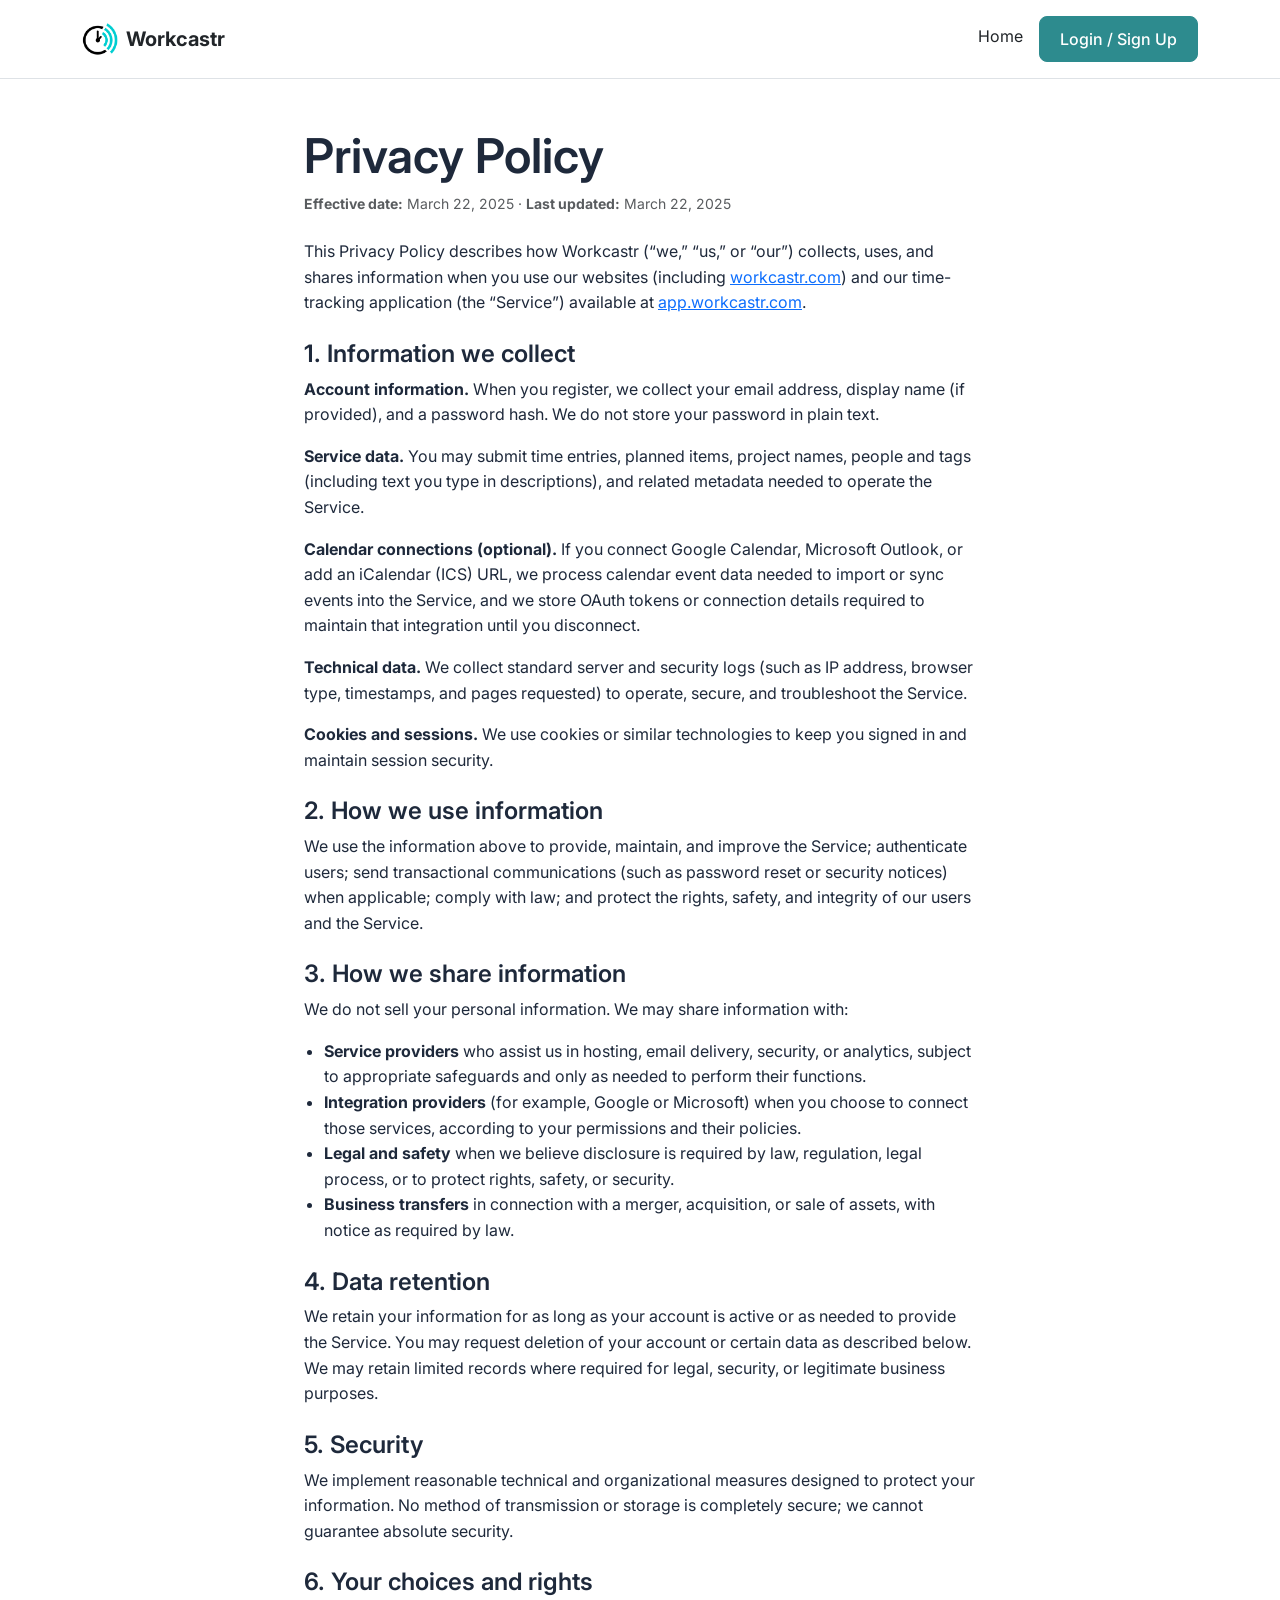
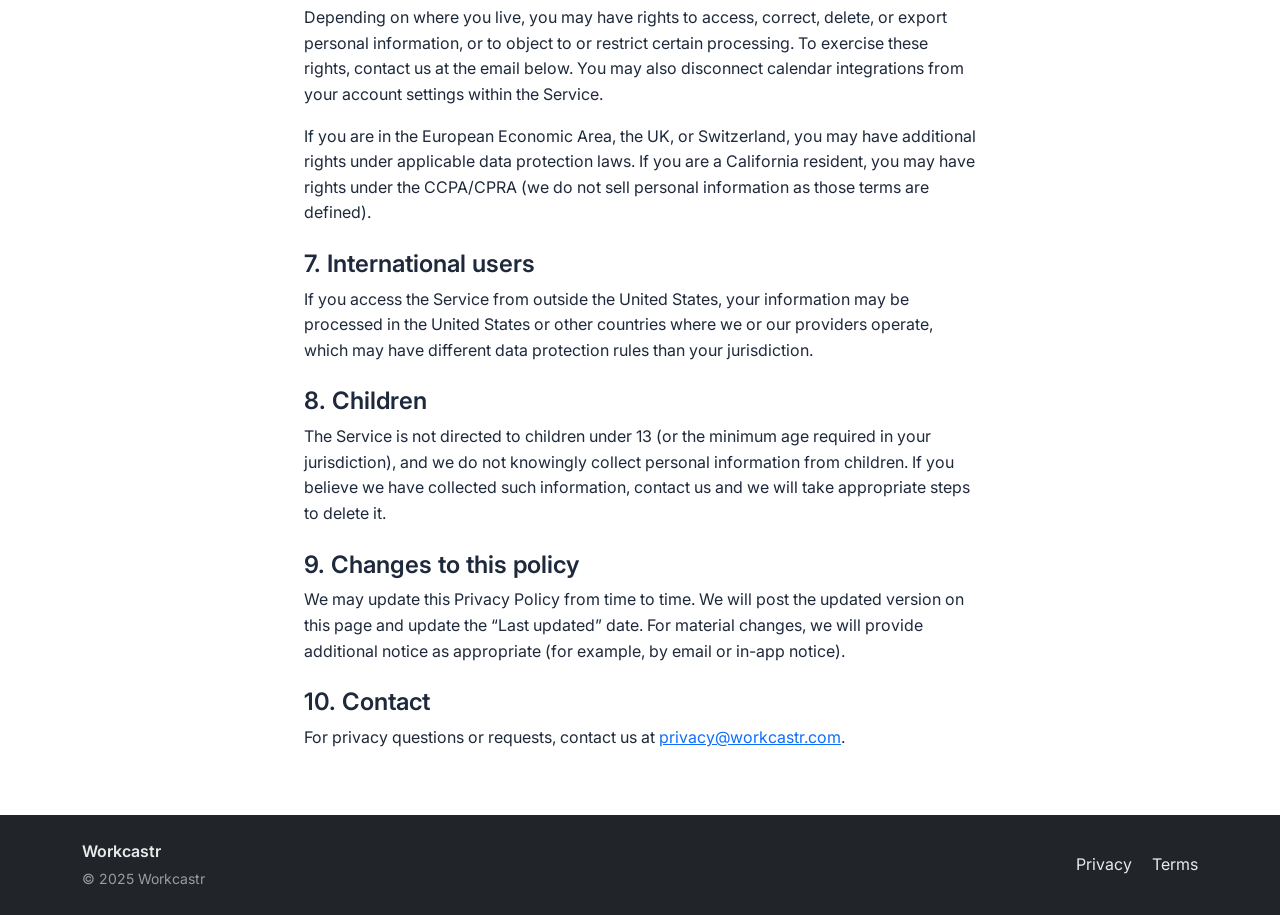
==== privacy/index.html @ 5eeb918a "Implement privacy policy and terms of service pages; update footer links and styles for better visib" ====
<!DOCTYPE html>
<html lang="en">
<head>
  <meta charset="UTF-8">
  <meta name="viewport" content="width=device-width, initial-scale=1.0">
  <title>Privacy Policy – Workcastr</title>
  <meta name="description" content="Workcastr privacy policy: how we collect, use, and protect your information.">
  <link rel="icon" href="../assets/images/workcastr-logo-time-broadcast-square3.png" type="image/png">
  <link rel="preconnect" href="https://fonts.googleapis.com">
  <link rel="preconnect" href="https://fonts.gstatic.com" crossorigin>
  <link href="https://fonts.googleapis.com/css2?family=Inter:wght@400;500;600;700&display=swap" rel="stylesheet">
  <link href="https://cdn.jsdelivr.net/npm/bootstrap@5.3.3/dist/css/bootstrap.min.css" rel="stylesheet">
  <link rel="stylesheet" href="../assets/css/style.css">
</head>
<body class="legal-page">
  <nav class="navbar navbar-expand-lg navbar-light bg-white py-3 border-bottom">
    <div class="container">
      <a class="navbar-brand d-flex align-items-center" href="../">
        <img src="../assets/images/workcastr-logo-time-broadcast-square3.png" alt="Workcastr" height="36" class="d-inline-block">
        <span class="ms-2 fw-bold text-dark">Workcastr</span>
      </a>
      <div class="navbar-nav ms-auto">
        <a class="nav-link text-dark" href="../">Home</a>
        <a class="btn btn-primary ms-lg-2" href="https://app.workcastr.com" target="_blank" rel="noopener">Login / Sign Up</a>
      </div>
    </div>
  </nav>

  <main class="legal-main py-5">
    <div class="container">
      <div class="legal-content mx-auto">
        <h1 class="mb-2">Privacy Policy</h1>
        <p class="text-muted small mb-4"><strong>Effective date:</strong> March 22, 2025 &middot; <strong>Last updated:</strong> March 22, 2025</p>

        <p>This Privacy Policy describes how Workcastr (“we,” “us,” or “our”) collects, uses, and shares information when you use our websites (including <a href="https://workcastr.com">workcastr.com</a>) and our time-tracking application (the “Service”) available at <a href="https://app.workcastr.com">app.workcastr.com</a>.</p>

        <h2 class="h4 mt-4">1. Information we collect</h2>
        <p><strong>Account information.</strong> When you register, we collect your email address, display name (if provided), and a password hash. We do not store your password in plain text.</p>
        <p><strong>Service data.</strong> You may submit time entries, planned items, project names, people and tags (including text you type in descriptions), and related metadata needed to operate the Service.</p>
        <p><strong>Calendar connections (optional).</strong> If you connect Google Calendar, Microsoft Outlook, or add an iCalendar (ICS) URL, we process calendar event data needed to import or sync events into the Service, and we store OAuth tokens or connection details required to maintain that integration until you disconnect.</p>
        <p><strong>Technical data.</strong> We collect standard server and security logs (such as IP address, browser type, timestamps, and pages requested) to operate, secure, and troubleshoot the Service.</p>
        <p><strong>Cookies and sessions.</strong> We use cookies or similar technologies to keep you signed in and maintain session security.</p>

        <h2 class="h4 mt-4">2. How we use information</h2>
        <p>We use the information above to provide, maintain, and improve the Service; authenticate users; send transactional communications (such as password reset or security notices) when applicable; comply with law; and protect the rights, safety, and integrity of our users and the Service.</p>

        <h2 class="h4 mt-4">3. How we share information</h2>
        <p>We do not sell your personal information. We may share information with:</p>
        <ul>
          <li><strong>Service providers</strong> who assist us in hosting, email delivery, security, or analytics, subject to appropriate safeguards and only as needed to perform their functions.</li>
          <li><strong>Integration providers</strong> (for example, Google or Microsoft) when you choose to connect those services, according to your permissions and their policies.</li>
          <li><strong>Legal and safety</strong> when we believe disclosure is required by law, regulation, legal process, or to protect rights, safety, or security.</li>
          <li><strong>Business transfers</strong> in connection with a merger, acquisition, or sale of assets, with notice as required by law.</li>
        </ul>

        <h2 class="h4 mt-4">4. Data retention</h2>
        <p>We retain your information for as long as your account is active or as needed to provide the Service. You may request deletion of your account or certain data as described below. We may retain limited records where required for legal, security, or legitimate business purposes.</p>

        <h2 class="h4 mt-4">5. Security</h2>
        <p>We implement reasonable technical and organizational measures designed to protect your information. No method of transmission or storage is completely secure; we cannot guarantee absolute security.</p>

        <h2 class="h4 mt-4">6. Your choices and rights</h2>
        <p>Depending on where you live, you may have rights to access, correct, delete, or export personal information, or to object to or restrict certain processing. To exercise these rights, contact us at the email below. You may also disconnect calendar integrations from your account settings within the Service.</p>
        <p>If you are in the European Economic Area, the UK, or Switzerland, you may have additional rights under applicable data protection laws. If you are a California resident, you may have rights under the CCPA/CPRA (we do not sell personal information as those terms are defined).</p>

        <h2 class="h4 mt-4">7. International users</h2>
        <p>If you access the Service from outside the United States, your information may be processed in the United States or other countries where we or our providers operate, which may have different data protection rules than your jurisdiction.</p>

        <h2 class="h4 mt-4">8. Children</h2>
        <p>The Service is not directed to children under 13 (or the minimum age required in your jurisdiction), and we do not knowingly collect personal information from children. If you believe we have collected such information, contact us and we will take appropriate steps to delete it.</p>

        <h2 class="h4 mt-4">9. Changes to this policy</h2>
        <p>We may update this Privacy Policy from time to time. We will post the updated version on this page and update the “Last updated” date. For material changes, we will provide additional notice as appropriate (for example, by email or in-app notice).</p>

        <h2 class="h4 mt-4">10. Contact</h2>
        <p>For privacy questions or requests, contact us at <a href="mailto:privacy@workcastr.com">privacy@workcastr.com</a>.</p>
      </div>
    </div>
  </main>

  <footer class="bg-dark text-light py-4">
    <div class="container">
      <div class="row align-items-center">
        <div class="col-md-6 mb-2 mb-md-0">
          <a class="text-decoration-none text-white fw-semibold" href="../">Workcastr</a>
          <p class="text-muted small mb-0 mt-1">&copy; 2025 Workcastr</p>
        </div>
        <div class="col-md-6 text-md-end">
          <a class="text-muted text-decoration-none me-3" href="./">Privacy</a>
          <a class="text-muted text-decoration-none" href="../terms/">Terms</a>
        </div>
      </div>
    </div>
  </footer>

  <script src="https://cdn.jsdelivr.net/npm/bootstrap@5.3.3/dist/js/bootstrap.bundle.min.js"></script>
</body>
</html>
---- assets/css/style.css ----
/* Workcastr Marketing Site - Modern SaaS Styles */

:root {
  --wc-primary: #2D8B8E;
  --wc-primary-dark: #247275;
  --wc-primary-light: #87CDCF;
  --wc-accent: #87CDCF;
  --bs-primary: #2D8B8E;
  --bs-primary-rgb: 45, 139, 142;
  --wc-text: #1e293b;
  --wc-text-muted: #64748b;
  --wc-bg: #ffffff;
  --wc-bg-alt: #f8fafc;
  --wc-border: #e2e8f0;
  --wc-shadow: 0 4px 6px -1px rgba(0, 0, 0, 0.1), 0 2px 4px -2px rgba(0, 0, 0, 0.1);
  --wc-shadow-lg: 0 10px 15px -3px rgba(0, 0, 0, 0.1), 0 4px 6px -4px rgba(0, 0, 0, 0.1);
  --wc-radius: 0.5rem;
  --wc-radius-lg: 0.75rem;
}

* {
  scroll-behavior: smooth;
}

body {
  font-family: "Inter", -apple-system, BlinkMacSystemFont, "Segoe UI", Roboto, sans-serif;
  color: var(--wc-text);
  background-color: var(--wc-bg);
  line-height: 1.6;
}

h1, h2, h3, h4, h5, h6 {
  font-weight: 600;
  color: var(--wc-text);
}

h1 { font-size: 2.5rem; }
h2 { font-size: 2rem; }
@media (min-width: 768px) {
  h1 { font-size: 3rem; }
  h2 { font-size: 2.5rem; }
}

.btn-primary {
  background-color: var(--wc-primary);
  border-color: var(--wc-primary);
  color: white !important;
  padding: 0.625rem 1.25rem;
  font-weight: 500;
  border-radius: var(--wc-radius);
}

.btn-primary:hover {
  background-color: var(--wc-primary-dark);
  border-color: var(--wc-primary-dark);
  color: white !important;
}

.btn-outline-primary {
  border-color: var(--wc-primary);
  color: var(--wc-primary);
  font-weight: 500;
  border-radius: var(--wc-radius);
}

.btn-outline-primary:hover {
  background-color: var(--wc-primary);
  border-color: var(--wc-primary);
  color: white;
}

.section {
  padding: 4rem 0;
}

.section-alt {
  background-color: var(--wc-bg-alt);
}

.hero {
  padding-top: 3rem;
  padding-bottom: 4rem;
}

.hero-screenshot {
  max-height: 430px;
  display: flex;
  justify-content: center;
}

.hero-screenshot-img {
  width: 100%;
  height: auto;
  max-height: 430px;
  object-fit: contain;
  object-position: top;
}

@media (min-width: 992px) {
  .hero {
    padding-top: 4rem;
    padding-bottom: 5rem;
  }
}

.feature-icon {
  font-size: 1.75rem;
  line-height: 1;
}

.card {
  border-radius: var(--wc-radius-lg);
  transition: transform 0.2s, box-shadow 0.2s;
}

.card:hover {
  transform: translateY(-2px);
  box-shadow: var(--wc-shadow-lg) !important;
}

/* Dark footer: Bootstrap text-muted / default link colors are illegible on bg-dark */
footer.bg-dark a {
  color: rgba(255, 255, 255, 0.9) !important;
}

footer.bg-dark a:hover,
footer.bg-dark a:focus {
  color: #fff !important;
}

footer.bg-dark p.text-muted {
  color: rgba(255, 255, 255, 0.55) !important;
}

/* Legal pages (privacy, terms) */
.legal-main {
  min-height: 60vh;
}

.legal-content {
  max-width: 42rem;
}

.legal-content h2 {
  font-weight: 600;
}

.legal-content ul {
  padding-left: 1.25rem;
}
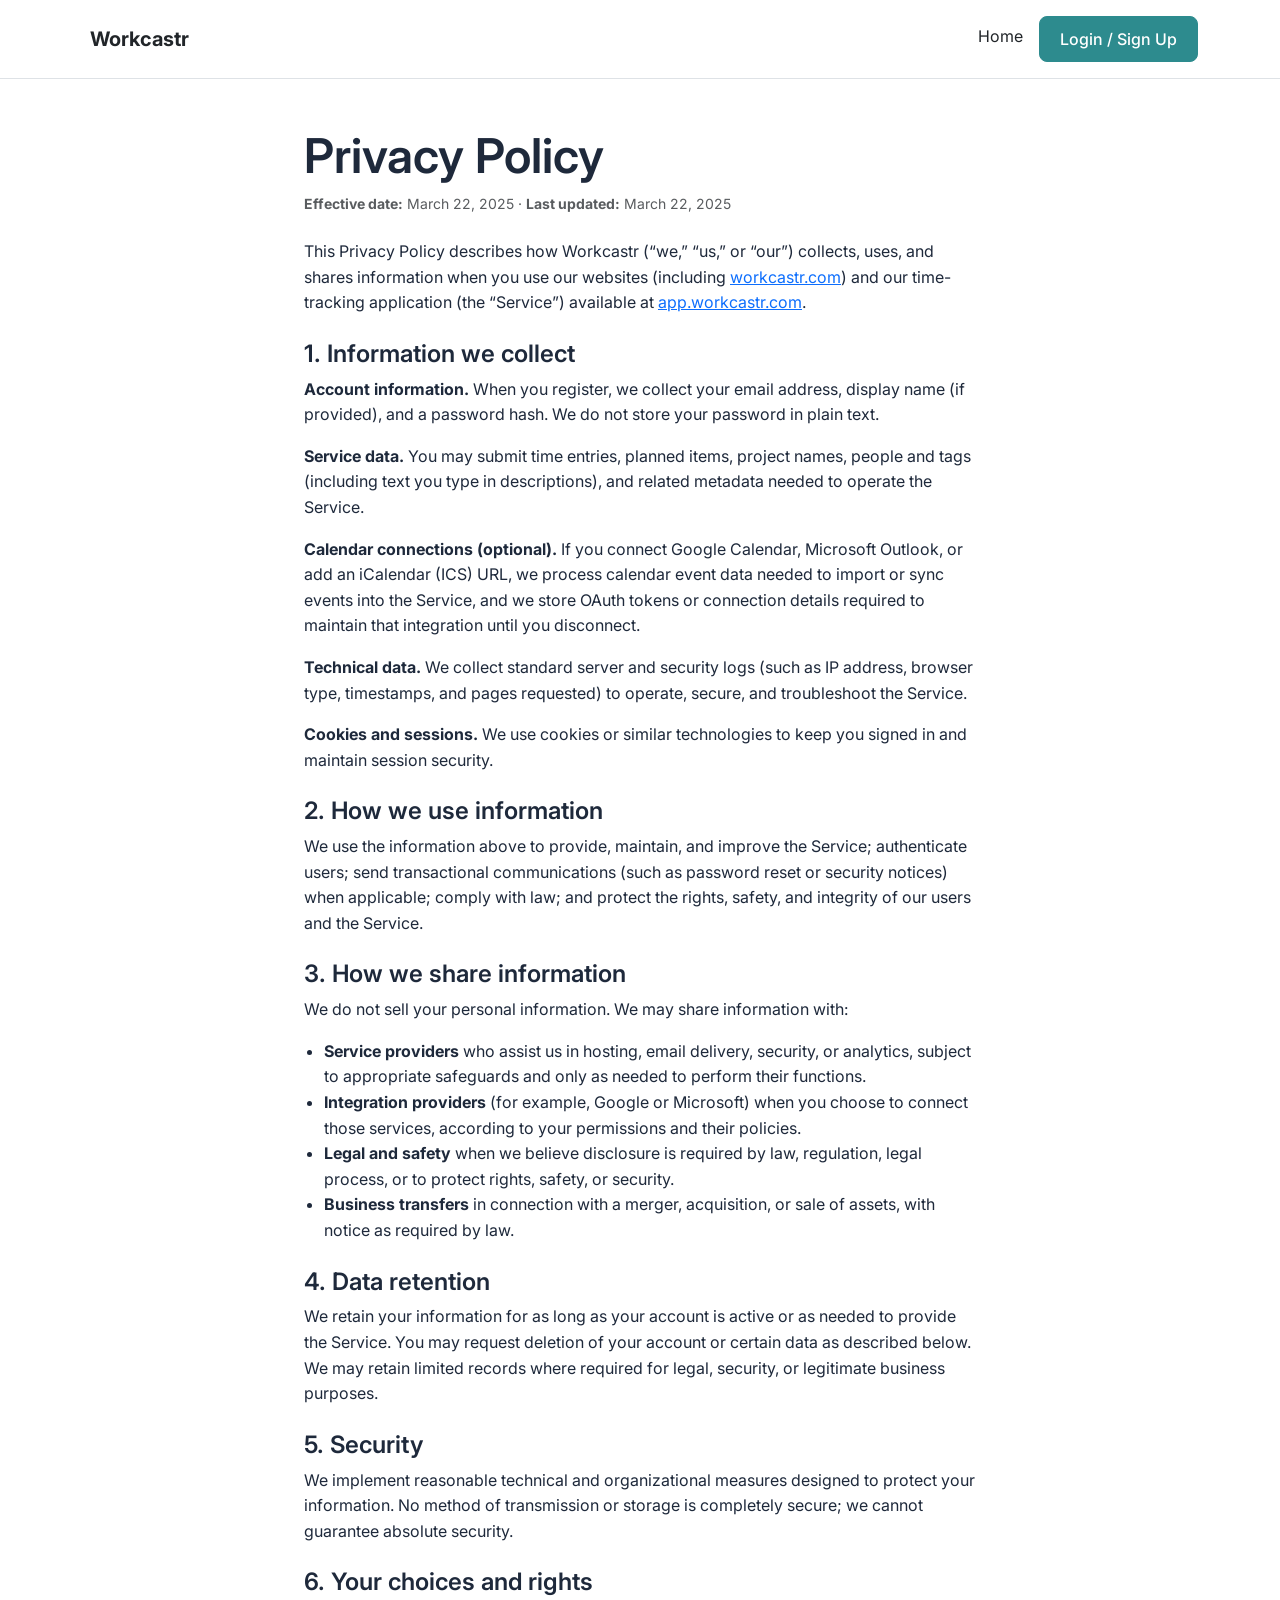
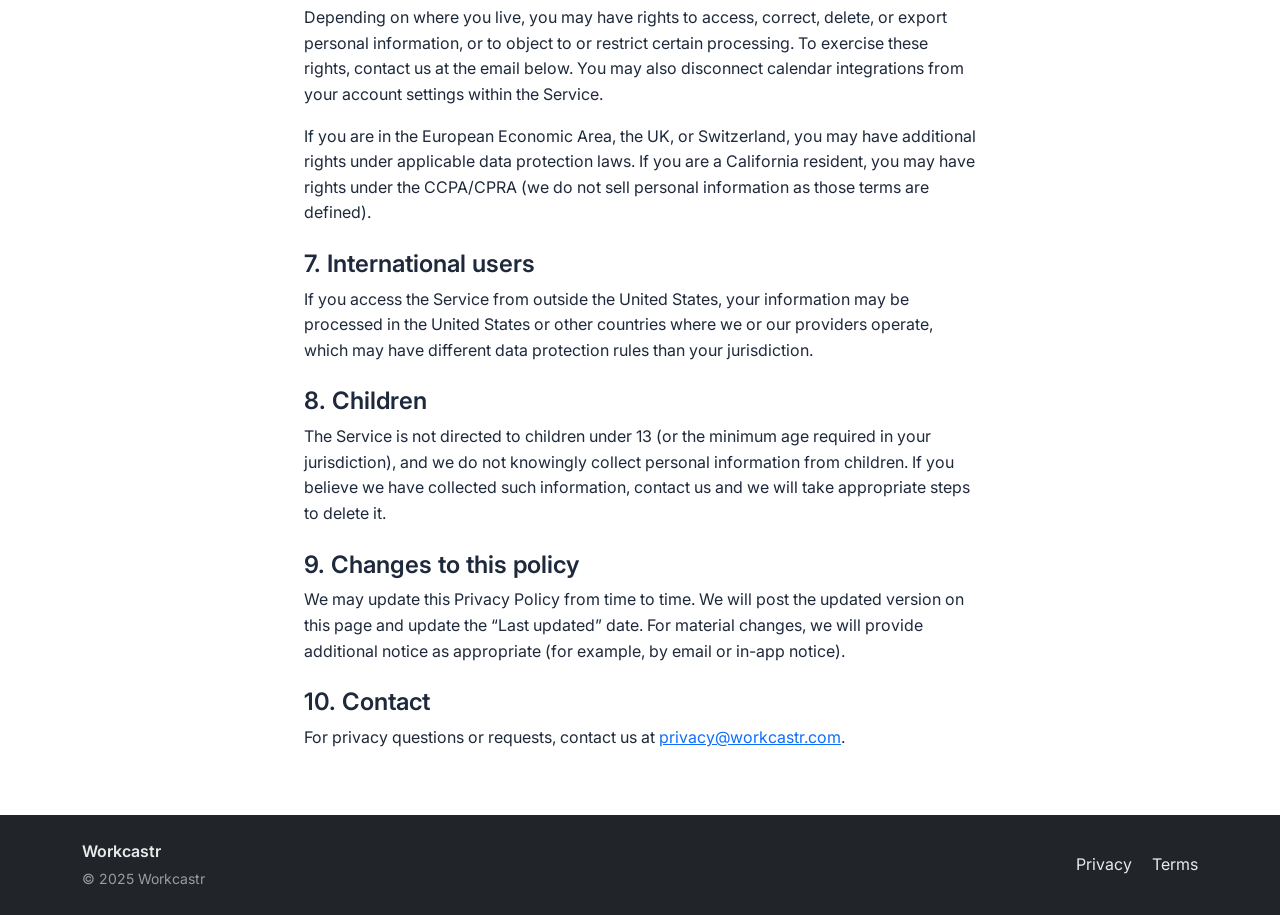
==== commit 9addca8e: "Update index.html and related files: modify title and feature descriptions for clarity, replace logo" ====
--- a/privacy/index.html
+++ b/privacy/index.html
@@ -5,7 +5,6 @@
   <meta name="viewport" content="width=device-width, initial-scale=1.0">
   <title>Privacy Policy – Workcastr</title>
   <meta name="description" content="Workcastr privacy policy: how we collect, use, and protect your information.">
-  <link rel="icon" href="../assets/images/workcastr-logo-time-broadcast-square3.png" type="image/png">
   <link rel="preconnect" href="https://fonts.googleapis.com">
   <link rel="preconnect" href="https://fonts.gstatic.com" crossorigin>
   <link href="https://fonts.googleapis.com/css2?family=Inter:wght@400;500;600;700&display=swap" rel="stylesheet">
@@ -16,7 +15,6 @@
   <nav class="navbar navbar-expand-lg navbar-light bg-white py-3 border-bottom">
     <div class="container">
       <a class="navbar-brand d-flex align-items-center" href="../">
-        <img src="../assets/images/workcastr-logo-time-broadcast-square3.png" alt="Workcastr" height="36" class="d-inline-block">
         <span class="ms-2 fw-bold text-dark">Workcastr</span>
       </a>
       <div class="navbar-nav ms-auto">
